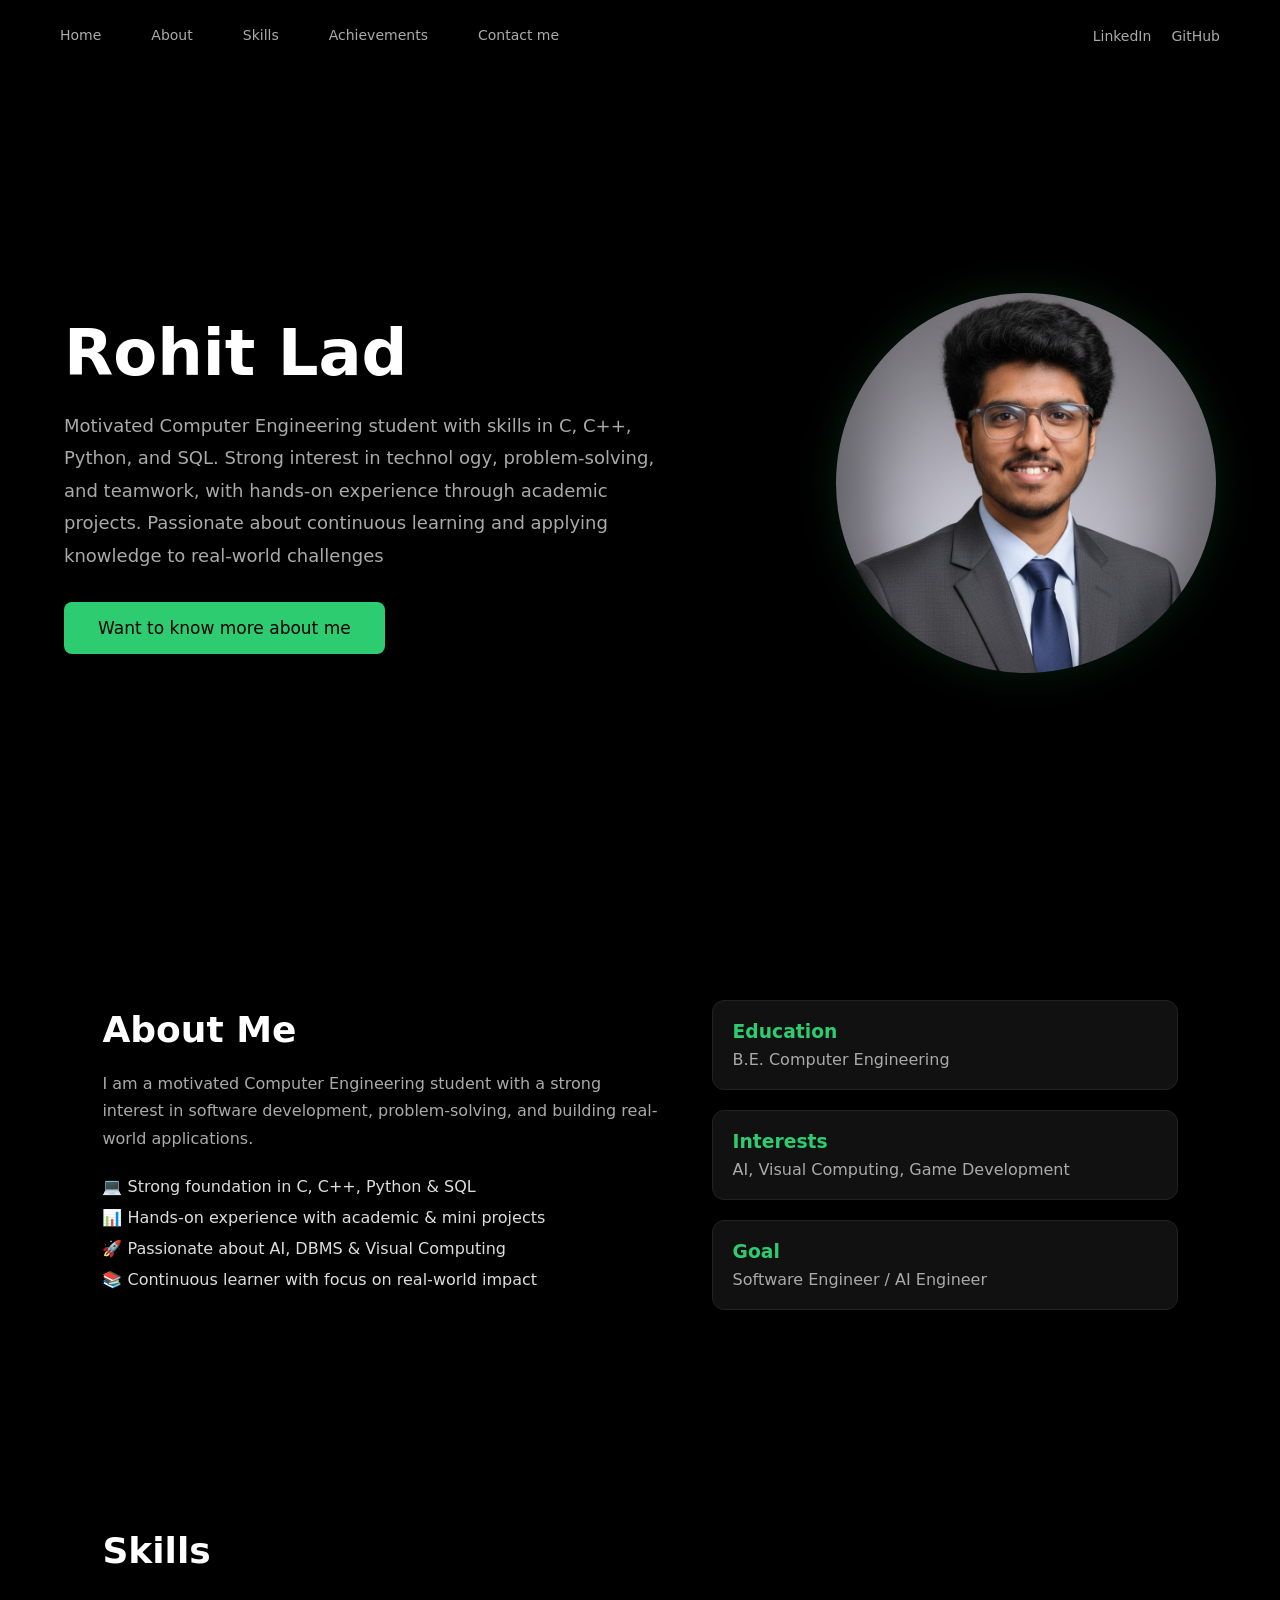
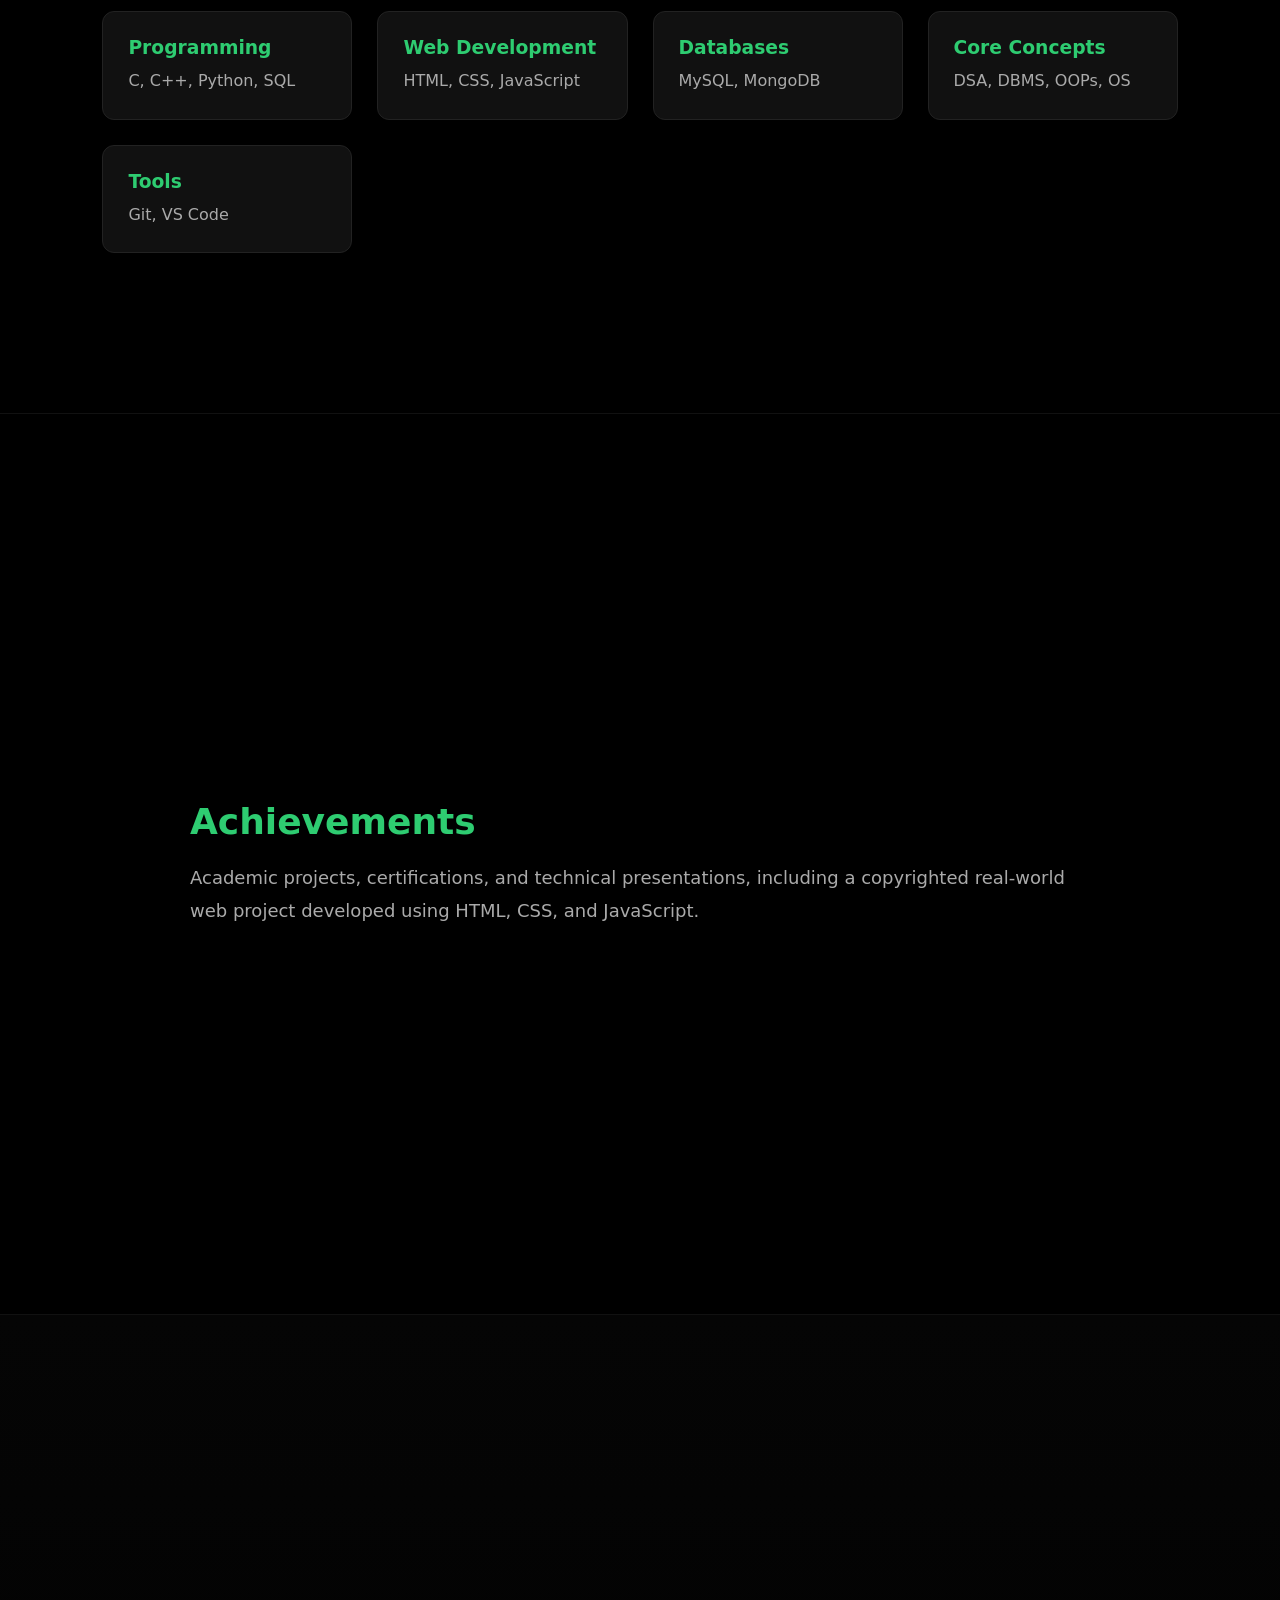
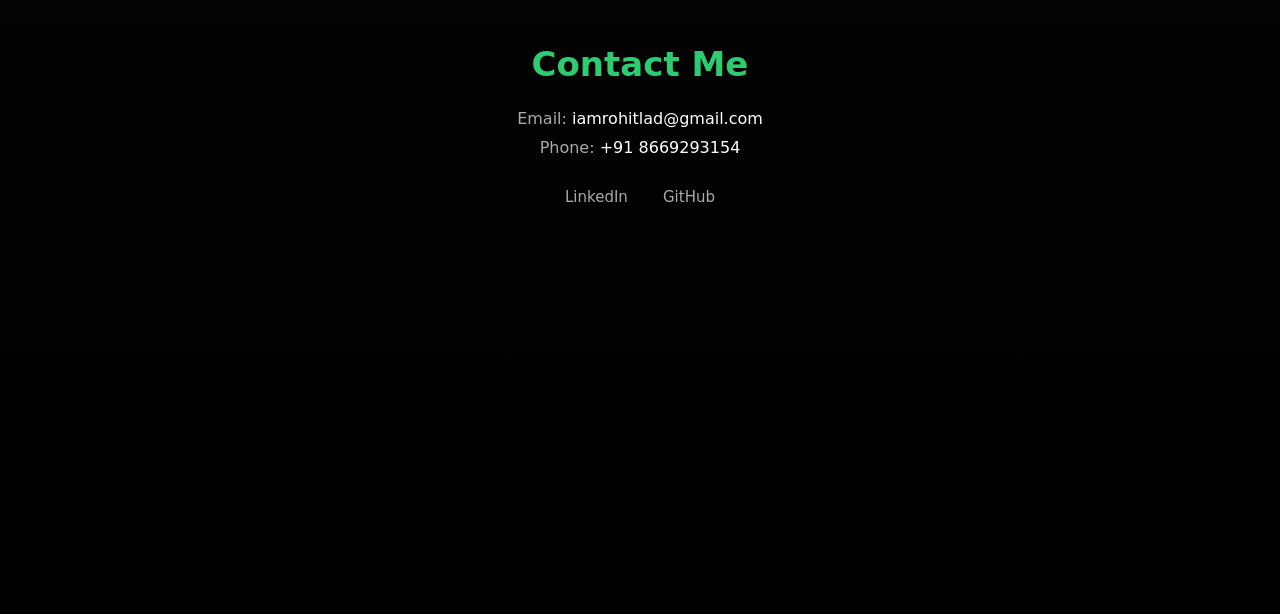
==== index.html @ 1693018f "Added root copy of profile website for GitHub Pages hosting" ====
<!DOCTYPE html>
<html lang="en">
<head>
    <meta charset="UTF-8">
    <meta name="viewport" content="width=device-width, initial-scale=1.0">
    <title>Rohit Lad | Portfolio</title>
    <link rel="stylesheet" href="style.css">
</head>
<body>
<!-- NAVBAR -->
<header class="navbar">
    <ul class="nav-center">
    <li><a href="#home" class="nav-link">Home</a></li>
    <li><a href="#about" class="nav-link">About</a></li>
    <li><a href="#skills" class="nav-link">Skills</a></li>
    <li><a href="#achievements" class="nav-link">Achievements</a></li>
    <li><a href="#contact" class="nav-link">Contact me</a></li>
</ul>


    <div class="nav-right">
        <a href="https://www.linkedin.com/in/rohit-lad-b9418b259/" target="_blank">LinkedIn</a>
        <a href="https://github.com/Ladrohit4492" target="_blank">GitHub</a>
    </div>
</header>


<section class="hero" id="home">
    <div class="hero-container">

        <div class="hero-left">
            <h1>Rohit Lad</h1>
            <p>
                Motivated Computer Engineering student with skills in C, C++, Python, and SQL. Strong interest in technol
ogy, problem-solving, and teamwork, with hands-on experience through academic projects. Passionate about
continuous learning and applying knowledge to real-world challenges
            </p>
            <button>Want to know more about me </button>
        </div>

        <div class="hero-right">
            <img src="assets/images/profile.png" alt="Profile Image">
        </div>

    </div>
</section>
<!-- About Me Section -->
<section class="about" id="about">
    <div class="about-container">

        <div class="about-left">
            <h2>About Me</h2>
            <p class="about-intro">
                I am a motivated Computer Engineering student with a strong
                interest in software development, problem-solving, and
                building real-world applications.
            </p>

            <ul class="about-points">
                <li>💻 Strong foundation in C, C++, Python & SQL</li>
                <li>📊 Hands-on experience with academic & mini projects</li>
                <li>🚀 Passionate about AI, DBMS & Visual Computing</li>
                <li>📚 Continuous learner with focus on real-world impact</li>
            </ul>
        </div>

        <div class="about-right">
            <div class="about-card">
                <h3>Education</h3>
                <p>B.E. Computer Engineering</p>
            </div>

            <div class="about-card">
                <h3>Interests</h3>
                <p>AI, Visual Computing, Game Development</p>
            </div>

            <div class="about-card">
                <h3>Goal</h3>
                <p>Software Engineer / AI Engineer</p>
            </div>
        </div>

    </div>
</section>

<!-- Skills Section -->
<section class="skills" id="skills">
    <h2>Skills</h2>

    <div class="skills-container">

        <div class="skill-card">
            <h3>Programming</h3>
            <p>C, C++, Python, SQL</p>
        </div>

        <div class="skill-card">
            <h3>Web Development</h3>
            <p>HTML, CSS, JavaScript</p>
        </div>

        <div class="skill-card">
            <h3>Databases</h3>
            <p>MySQL, MongoDB</p>
        </div>

        <div class="skill-card">
            <h3>Core Concepts</h3>
            <p>DSA, DBMS, OOPs, OS</p>
        </div>

        <div class="skill-card">
            <h3>Tools</h3>
            <p>Git, VS Code</p>
        </div>

    </div>
</section>

<section class="achievements" id="achievements">
    <div class="achievements-container">
        <h2>Achievements</h2>
        <p>
            Academic projects, certifications, and technical presentations,
            including a copyrighted real-world web project developed using
            HTML, CSS, and JavaScript.
        </p>
    </div>
</section>
<section class="contact" id="contact">
    <div class="contact-container">
        <h2>Contact Me</h2>
        <p>Email: <span>iamrohitlad@gmail.com</span></p>
        <p>Phone: <span>+91 8669293154</span></p>

        <div class="contact-links">
            <a href="https://www.linkedin.com/in/rohit-lad-b9418b259/" target="_blank">LinkedIn</a>
            <a href="https://github.com/Ladrohit4492" target="_blank">GitHub</a>
        </div>
    </div>
</section>




<script src="script.js"></script>
</body>
</html>
---- style.css ----
* {
    margin: 0;
    padding: 0;
    box-sizing: border-box;
    font-family: system-ui, sans-serif;
}

body {
    background-color: #000;
    color: #fff;
}
html {
    scroll-behavior: smooth;
}
section {
    scroll-margin-top: 90px;
}
section {
    padding-top: 120px;
    padding-bottom: 120px;
}


/* NAVBAR */
.navbar {
    position: sticky;
    top: 0;
    z-index: 1000;

    height: 70px;
    padding: 0 60px;

    display: flex;
    align-items: center;
    justify-content: space-between;

    background: rgba(0, 0, 0, 0.85);
    backdrop-filter: blur(10px);
}

.nav-left {
    font-weight: bold;
    font-size: 20px;
}

.nav-center {
    list-style: none;
    display: flex;
    gap: 50px;
    color: #aaa;
    font-size: 14px;
}

.nav-right span {
    margin-left: 15px;
    cursor: pointer;
    color: #aaa;
}

.nav-right a {
    color: #aaa;
    margin-left: 15px;
    text-decoration: none;
    font-size: 14px;
}

.nav-right a:hover {
    color: #fff;
}

.nav-link {
    color:#aaa;
    text-decoration: none;
    transition: color 0.3s;
    -webkit-transition: color 0.3s;
    -moz-transition: color 0.3s;
    -ms-transition: color 0.3s;
    -o-transition: color 0.3s;
}

.nav-link:hover{
    color : #fff;
}

.nav-link.active {
    color: #2ecc71;
    font-weight: 600;
}

/* HERO */
.hero {
    min-height: calc(100vh - 70px);
    display: flex;
    align-items: center;
    justify-content: center;
}

.hero-container {
    width: 90%;
    max-width: 1400px;
    display: flex;
    justify-content: space-between;
    align-items: center;
}

/* LEFT */
.hero-left {
    max-width: 620px;
}

.hero-left h1 {
    font-size: clamp(48px, 5vw, 68px);
    margin-bottom: 20px;
}


.hero-left p {
    color: #aaa;
    line-height: 1.8;
    font-size: 18px;
    max-width: 600px;
    margin-bottom: 30px;
}


.hero-left button {
    background-color: #2ecc71;
    color: #000;
    border: none;
    padding: 16px 34px;
    font-size: 17px;
    border-radius: 8px;
    cursor: pointer;
}


/* WORKED WITH */
.worked-with {
    margin-top: 50px;
}

.worked-with p {
    color: #777;
    font-size: 14px;
    margin-bottom: 15px;
}

.logos {
    display: flex;
    gap: 20px;
}

.logos span {
    padding: 8px 14px;
    border: 1px solid #222;
    border-radius: 6px;
    font-size: 13px;
    color: #888;
}

.hero-right img {
    width: 380px;
    height: 380px;
    border-radius: 50%;
    object-fit: cover;
    box-shadow: 0 0 40px rgba(46, 204, 113, 0.15);
}


.skills {
    padding: 100px 8%;
    background-color: #000;
}

.skills h2 {
    font-size: 36px;
    margin-bottom: 40px;
}

.skills-container {
    display: grid;
    grid-template-columns: repeat(auto-fit, minmax(220px, 1fr));
    gap: 25px;
}

.skill-card {
    background: #111;
    border: 1px solid #222;
    padding: 25px;
    border-radius: 12px;
    transition: transform 0.3s, border 0.3s;
}

.skill-card h3 {
    margin-bottom: 10px;
    color: #2ecc71;
}

.skill-card p {
    color: #aaa;
    line-height: 1.6;
}

.skill-card:hover {
    transform: translateY(-6px);
    border-color: #2ecc71;
}

.about {
    padding: 100px 8%;
    background-color: #000;
}

.about-container {
    display: grid;
    grid-template-columns: 1.2fr 1fr;
    gap: 50px;
    align-items: center;
}

.about h2 {
    font-size: 36px;
    margin-bottom: 20px;
}

.about-intro {
    color: #aaa;
    line-height: 1.7;
    margin-bottom: 25px;
}

.about-points {
    list-style: none;
}

.about-points li {
    margin-bottom: 12px;
    color: #ddd;
}

/* RIGHT SIDE CARDS */
.about-right {
    display: grid;
    grid-template-columns: 1fr;
    gap: 20px;
}

.about-card {
    background: #111;
    border: 1px solid #222;
    padding: 20px;
    border-radius: 12px;
}

.about-card h3 {
    color: #2ecc71;
    margin-bottom: 8px;
}

.about-card p {
    color: #aaa;
}

.bottom-section {
    padding: 100px 8% 120px;
    background: linear-gradient(to bottom, #000, #050505);
}

.bottom-container {
    display: grid;
    grid-template-columns: repeat(auto-fit, minmax(280px, 1fr));
    gap: 40px;
    max-width: 1000px;
    margin: auto;
}

.bottom-card {
    background: #111;
    border: 1px solid #222;
    padding: 35px;
    border-radius: 14px;
    transition: transform 0.3s, border 0.3s;
}

.bottom-card h2 {
    font-size: 26px;
    margin-bottom: 15px;
    color: #2ecc71;
}

.bottom-card p {
    color: #aaa;
    line-height: 1.7;
    margin-bottom: 10px;
}

.bottom-card span {
    color: #fff;
    font-weight: 500;
}

.bottom-card:hover {
    transform: translateY(-6px);
    border-color: #2ecc71;
}

.skills {
    padding: 120px 8% 160px; /* extra bottom padding */
    background-color: #000;
    border-bottom: 1px solid #111;
}

.achievements {
    padding: 0 8%;
    background-color: #000;
}

.achievements-container {
    max-width: 900px;
    margin: auto;
}

.achievements h2 {
    font-size: 36px;
    color: #2ecc71;
    margin-bottom: 20px;
}

.achievements p {
    color: #aaa;
    line-height: 1.8;
    font-size: 18px;
}

.contact {
    padding: 0 8% 80px;
    background: linear-gradient(to top, #000, #050505);
    border-top: 1px solid #111;
}

.contact-container {
    max-width: 900px;
    margin: auto;
    text-align: center;
}

.contact h2 {
    font-size: 34px;
    color: #2ecc71;
    margin-bottom: 25px;
}

.contact p {
    color: #aaa;
    font-size: 16px;
    margin-bottom: 10px;
}

.contact span {
    color: #fff;
    font-weight: 500;
}

.contact-links {
    margin-top: 30px;
}

.contact-links a {
    color: #aaa;
    margin: 0 15px;
    text-decoration: none;
    font-size: 15px;
}

.contact-links a:hover {
    color: #2ecc71;
}

.achievements,
.contact {
    min-height: 100vh;
    display: flex;
    align-items: center;
}

.achievements-container,
.contact-container {
    width: 100%;
}
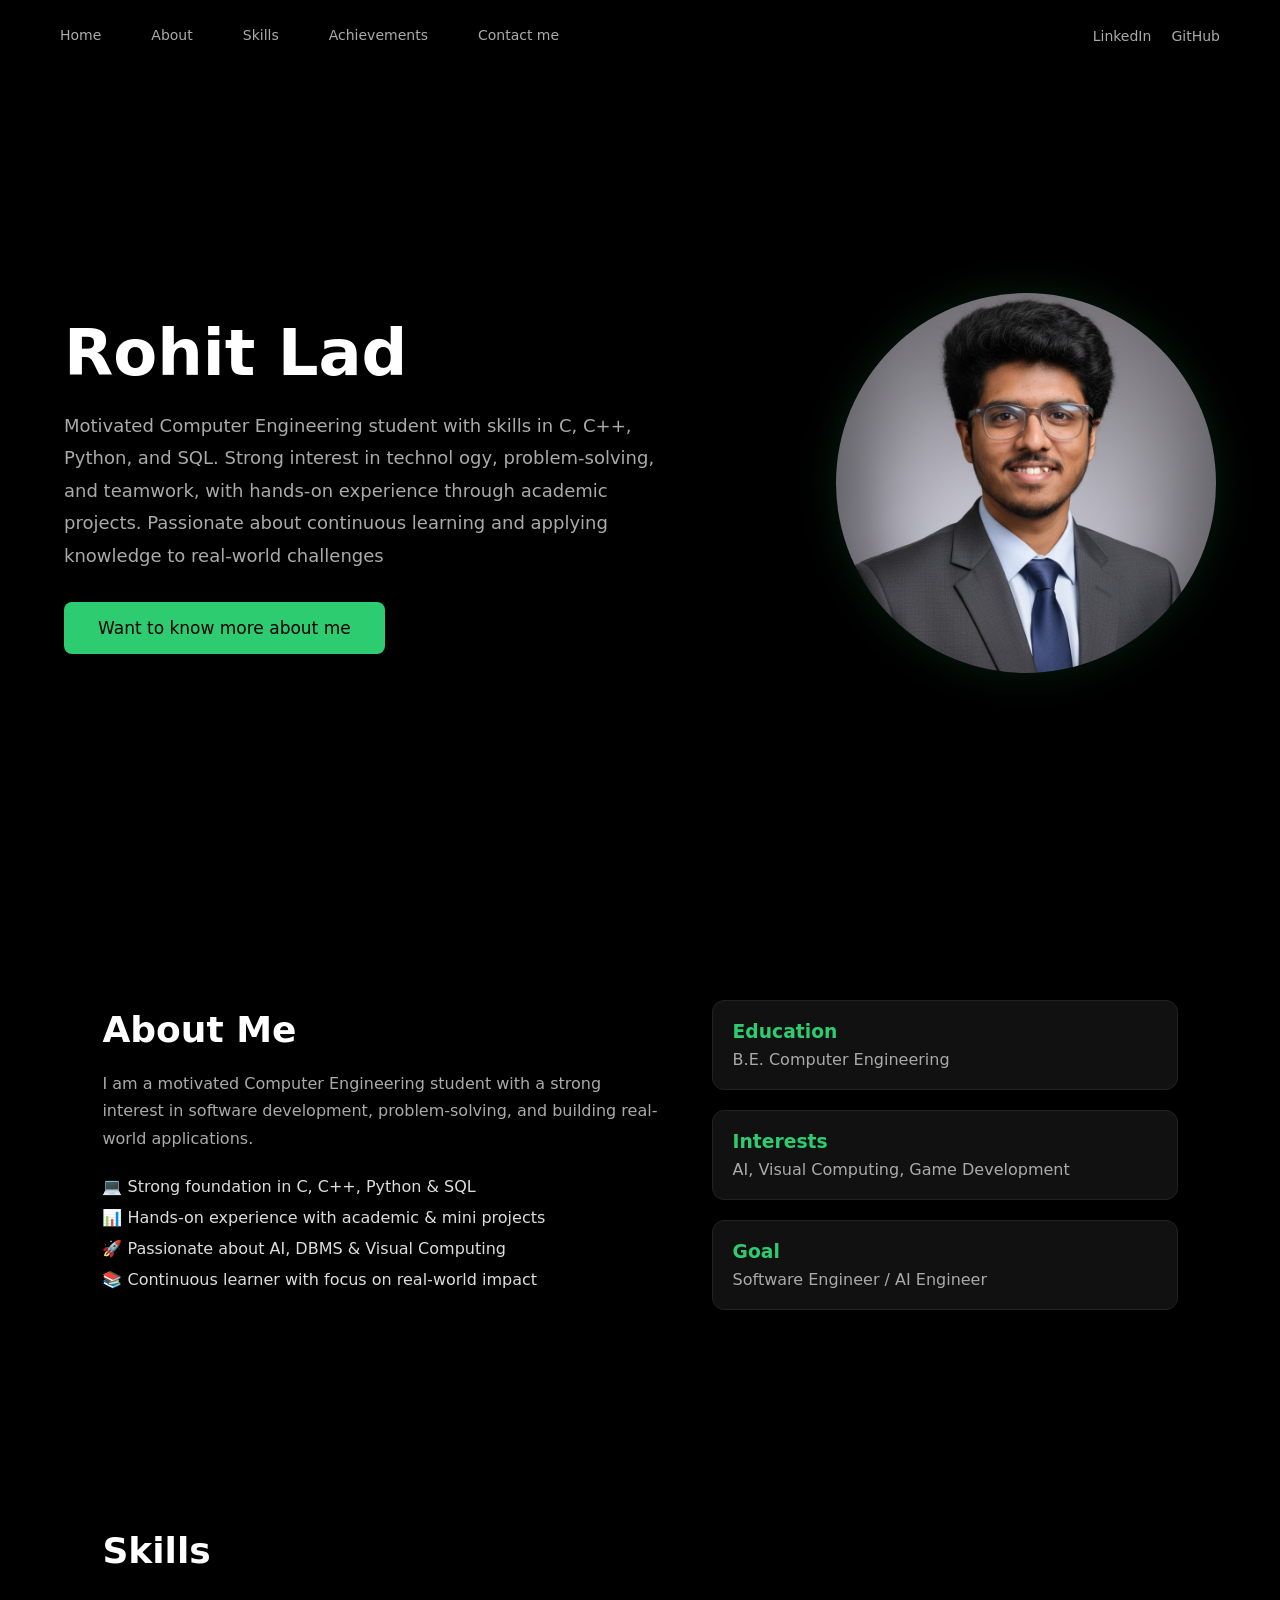
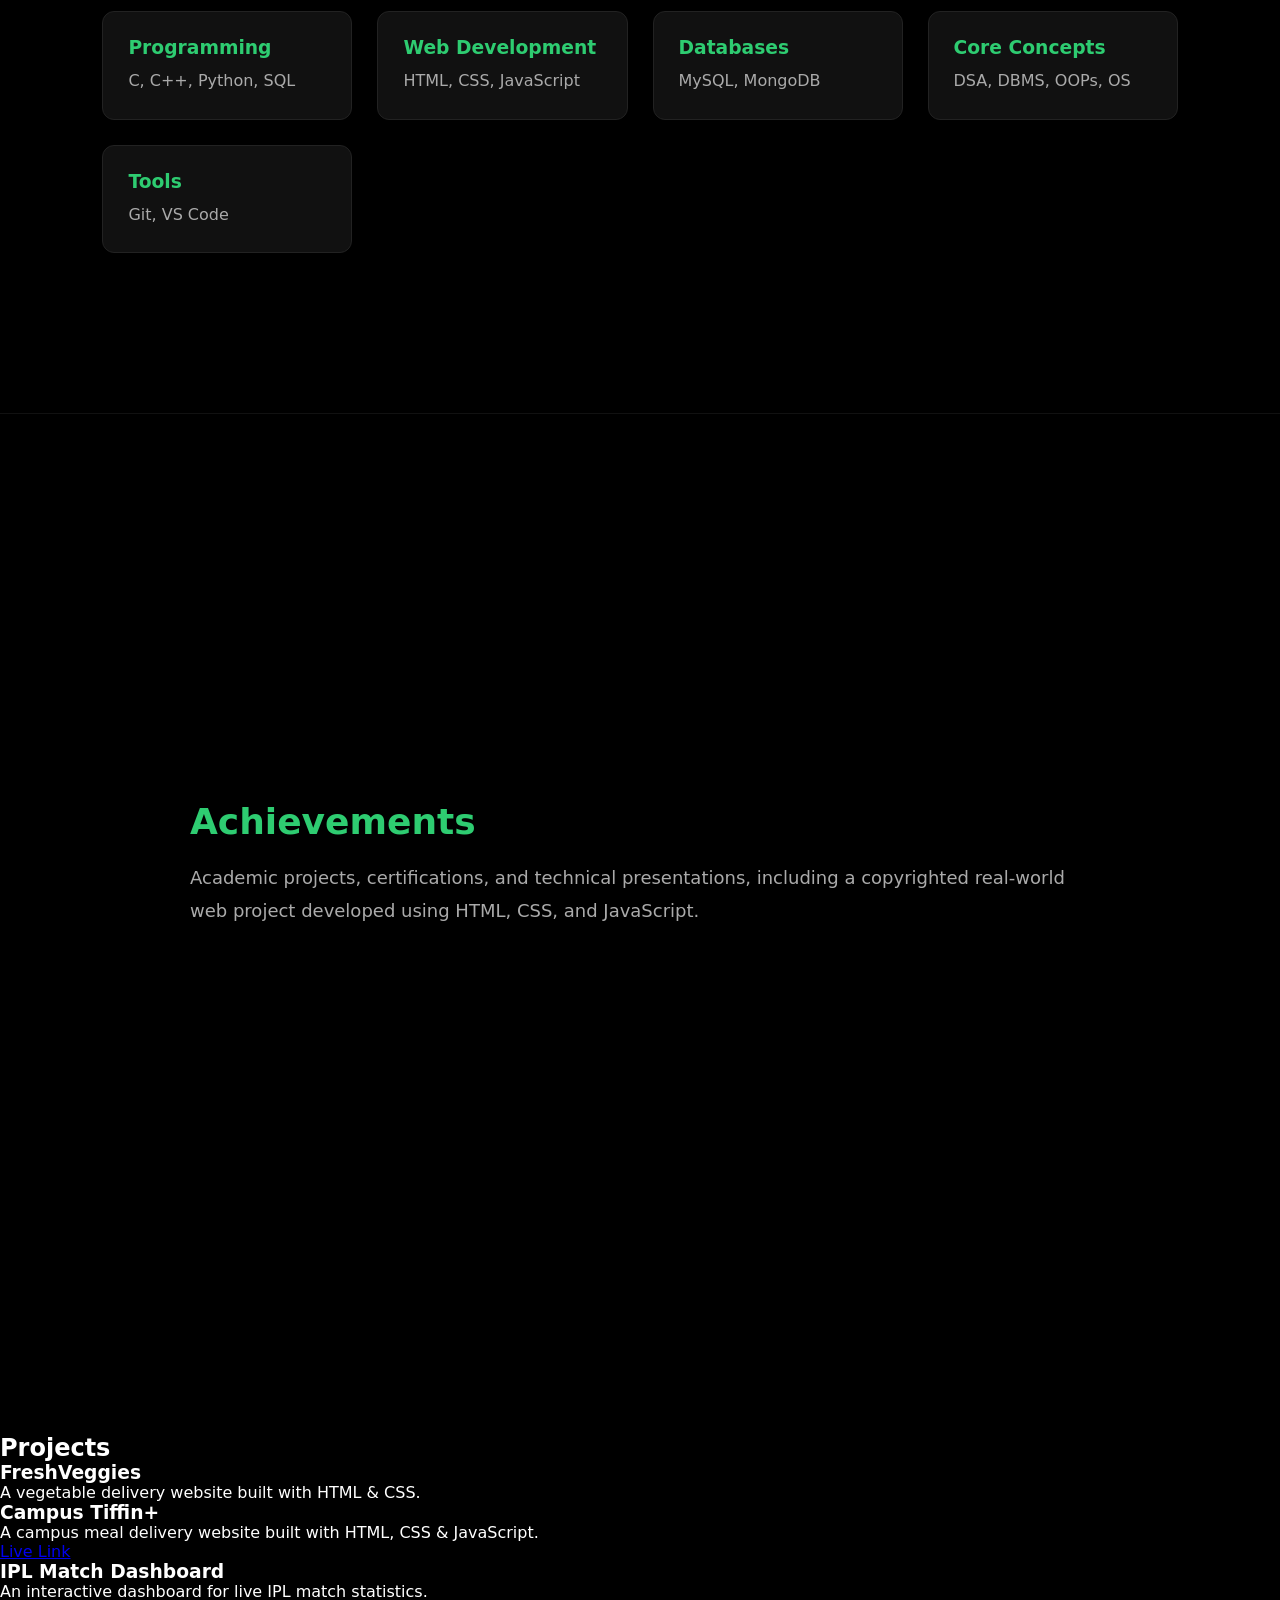
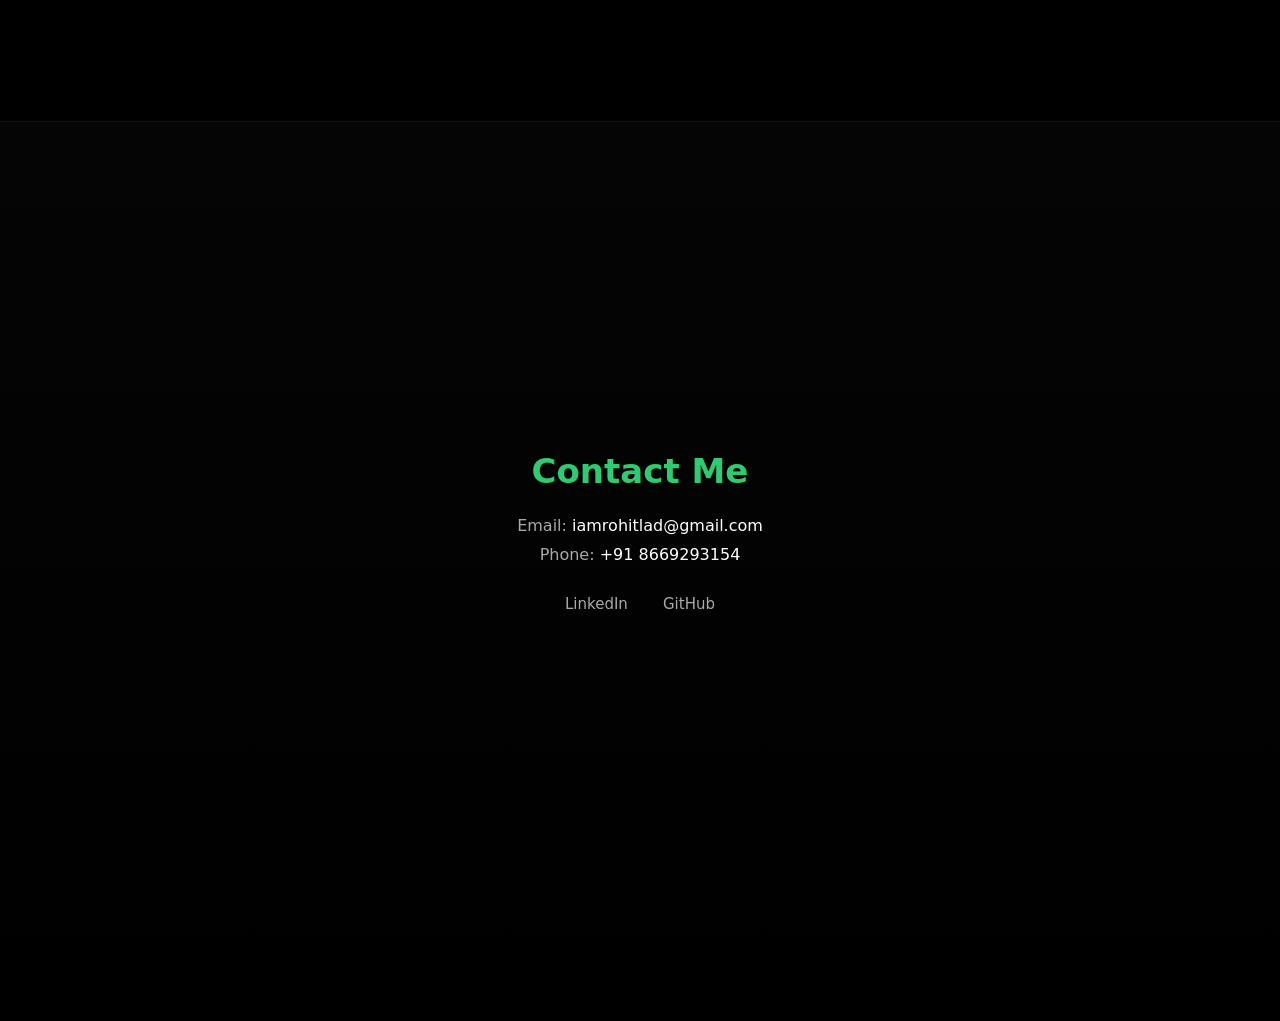
==== commit cc810939: "Added Projects section to profile website" ====
--- a/index.html
+++ b/index.html
@@ -128,6 +128,22 @@
         </p>
     </div>
 </section>
+<section id="projects">
+  <h2>Projects</h2>
+  <div class="project">
+    <h3>FreshVeggies</h3>
+    <p>A vegetable delivery website built with HTML & CSS.</p>
+  </div>
+  <div class="project">
+    <h3>Campus Tiffin+</h3>
+    <p>A campus meal delivery website built with HTML, CSS & JavaScript.</p>
+    <a href="https://ladrohit4492.github.io/campus-tiffin-plus/" target="_blank">Live Link</a>
+  </div>
+  <div class="project">
+    <h3>IPL Match Dashboard</h3>
+    <p>An interactive dashboard for live IPL match statistics.</p>
+  </div>
+</section>
 <section class="contact" id="contact">
     <div class="contact-container">
         <h2>Contact Me</h2>
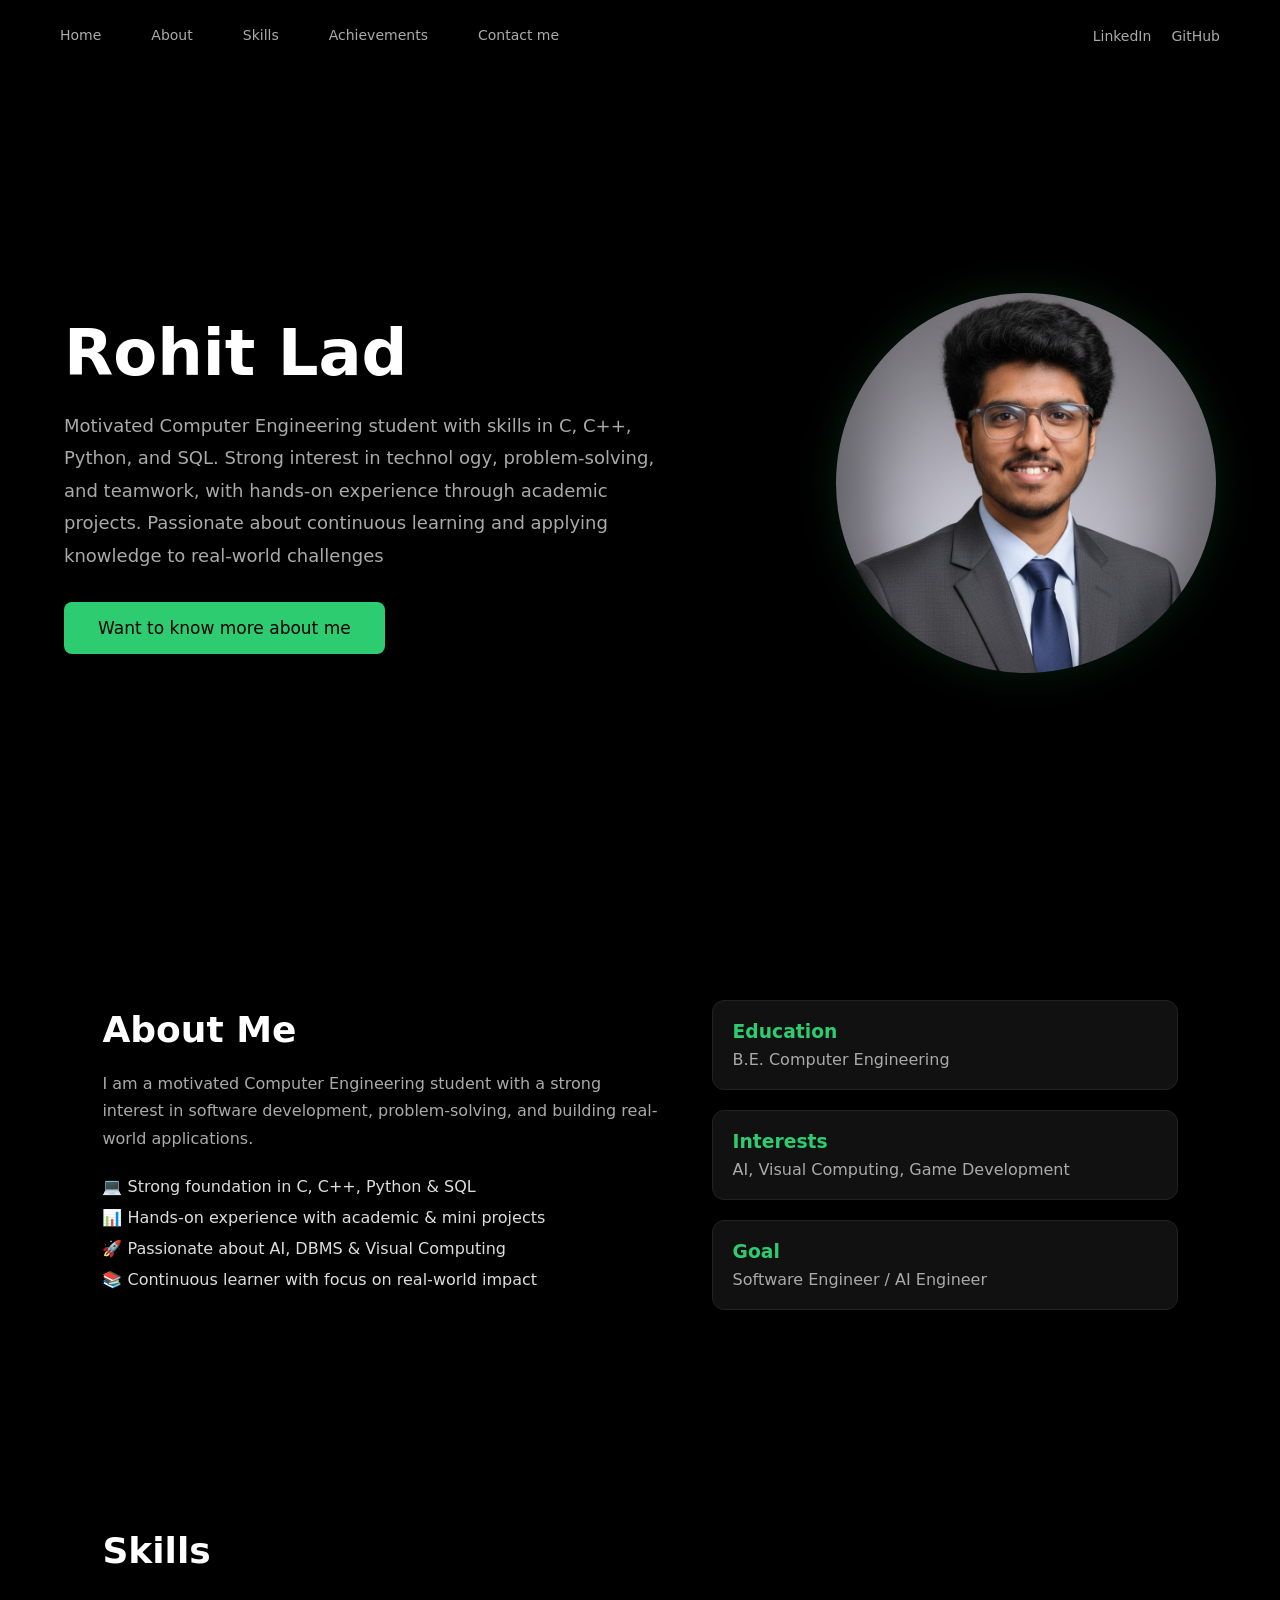
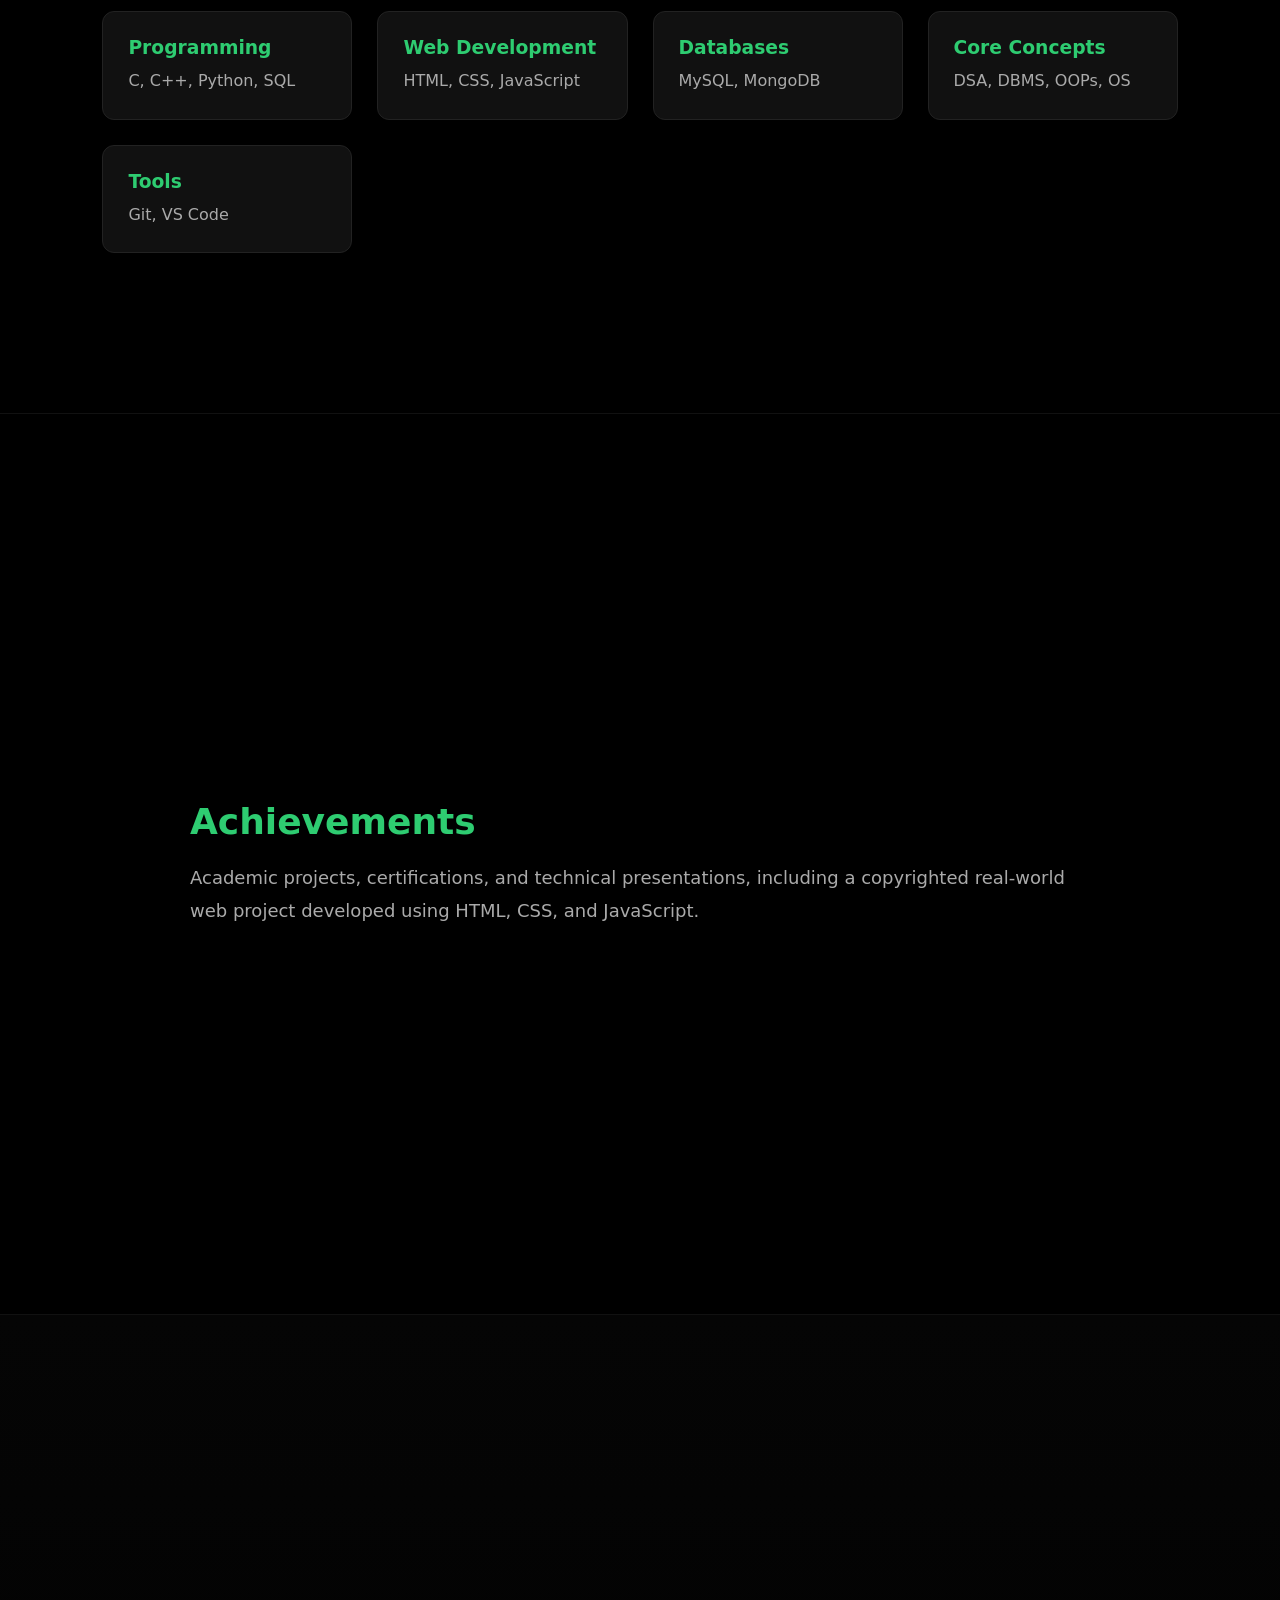
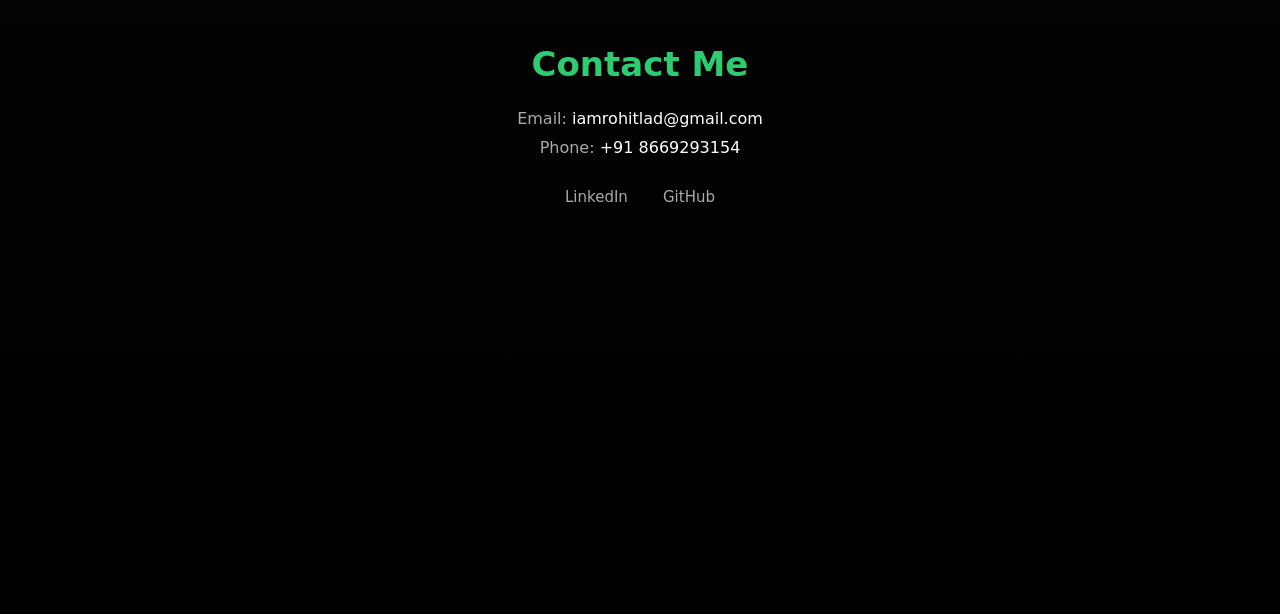
==== commit bb489bec: "Removed unstyled projects section" ====
--- a/index.html
+++ b/index.html
@@ -128,22 +128,7 @@
         </p>
     </div>
 </section>
-<section id="projects">
-  <h2>Projects</h2>
-  <div class="project">
-    <h3>FreshVeggies</h3>
-    <p>A vegetable delivery website built with HTML & CSS.</p>
-  </div>
-  <div class="project">
-    <h3>Campus Tiffin+</h3>
-    <p>A campus meal delivery website built with HTML, CSS & JavaScript.</p>
-    <a href="https://ladrohit4492.github.io/campus-tiffin-plus/" target="_blank">Live Link</a>
-  </div>
-  <div class="project">
-    <h3>IPL Match Dashboard</h3>
-    <p>An interactive dashboard for live IPL match statistics.</p>
-  </div>
-</section>
+
 <section class="contact" id="contact">
     <div class="contact-container">
         <h2>Contact Me</h2>
